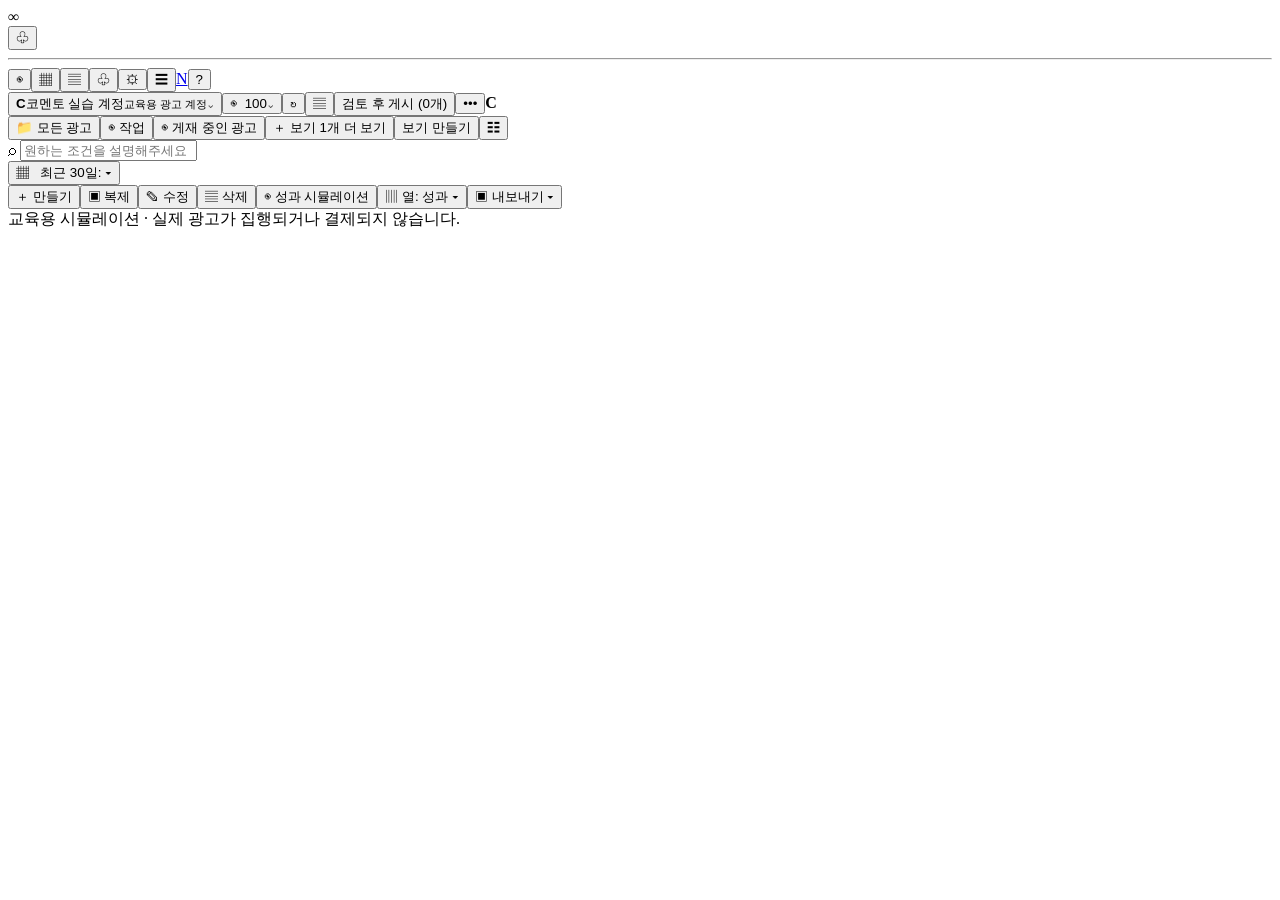
==== meta.html @ 0accd818 "Build Meta Ads Manager practice interface" ====
<!doctype html><html lang="ko"><head><meta charset="utf-8"><meta name="viewport" content="width=device-width,initial-scale=1"><title>광고 관리자 | 코멘토 실습</title><link rel="stylesheet" href="meta.css"></head><body>
<div class="app"><aside class="rail"><div class="mark">∞</div><button>♧</button><hr><button>◉</button><button class="active">▦</button><button>▤</button><button>♧</button><button>⚙</button><button>☰</button><span></span><a href="naver.html">N</a><button>?</button></aside><div class="work"><header><button class="account"><b class="avatar">C</b><span>코멘토 실습 계정<small>교육용 광고 계정</small></span>⌄</button><button>◉ &nbsp;100⌄</button><i></i><button id="refresh">↻</button><button id="reset">▤</button><button class="publish" id="publish">검토 후 게시 <span id="draftCount">(0개)</span></button><button>•••</button><b class="avatar">C</b></header><div class="views"><button class="active">📁 모든 광고</button><button>◉ 작업</button><button>◉ 게재 중인 광고</button><button>＋ 보기 1개 더 보기</button><i></i><button>보기 만들기</button><button>☷</button></div><div class="filter">⌕ <input id="search" placeholder="원하는 조건을 설명해주세요"></div><main><div class="levels"><div id="tabs"></div><button id="dates">▦ &nbsp; 최근 30일: <span id="dateText"></span> ▾</button></div><div class="toolbar"><button class="green" id="create">＋ 만들기</button><button id="duplicate">▣ 복제</button><button id="edit">✎ 수정</button><button id="remove">▤ 삭제</button><button id="simulate">◉ 성과 시뮬레이션</button><i></i><button id="columns">▥ 열: 성과 ▾</button><button id="export">▣ 내보내기 ▾</button></div><div class="grid"><table><thead id="thead"></thead><tbody id="tbody"></tbody></table></div><div class="count" id="count"></div></main><div class="notice">교육용 시뮬레이션 · 실제 광고가 집행되거나 결제되지 않습니다.</div></div></div>
<div class="shade" id="objectiveModal" hidden><div class="dialog"><div class="modalhead"><h2>새 캠페인 만들기</h2><button data-close="objectiveModal">×</button></div><div class="modalcontent"><small>구매 유형 선택</small><div class="selectlike">경매⌄</div><h3>캠페인 목표 선택</h3><div class="objectivecols"><div id="objectiveList"></div><div id="objectiveHelp"></div></div></div><div class="modalfoot"><button data-close="objectiveModal">취소</button><button class="blue" id="chooseObjective" disabled>계속</button></div></div></div>
<div class="shade" id="modeModal" hidden><div class="dialog narrow"><div class="modalhead"><h2>캠페인 설정 선택</h2><button data-close="modeModal">×</button></div><div class="modalcontent"><p>추천 설정을 사용하거나 모든 설정을 직접 제어할 수 있습니다.</p><div class="choice">◯ 추천 설정<small>Advantage+ 타겟과 노출 위치를 사용합니다.</small></div><div class="choice picked">◉ 수동 캠페인<small>실습에 필요한 설정을 직접 선택합니다.</small></div></div><div class="modalfoot"><button id="backObjective">돌아가기</button><button class="blue" id="startEditor">계속</button></div></div></div>
<div class="editor" id="editor" hidden><div class="editorhead"><button id="closeEditor">×</button><b id="editorName">새 캠페인</b><span>● 임시 저장</span><i></i><button id="review">검토</button><button class="blue" id="saveEditor">닫기</button></div><div class="editlayout"><nav><p>광고 만들기</p><button data-step="campaign">◈ <span id="treeCampaign">새 캠페인</span></button><button data-step="adset">▦ <span id="treeAdset">새 광고 세트</span></button><button data-step="ad">▣ <span id="treeAd">새 광고</span></button><small>◉ 모든 수정 사항이 저장됩니다</small></nav><article><div class="editintro"><small id="stepTag"></small><h1 id="stepTitle"></h1><p id="stepHelp"></p></div><form id="form"></form></article><aside class="summary"><h3>설정 요약</h3><div id="summary"></div><div id="preview" hidden></div><p>실제 Meta 계정에 게시되지 않습니다.</p></aside></div><div class="editfoot"><span id="error"></span><button id="prev">이전</button><button class="blue" id="next">다음</button></div></div>
<div class="shade" id="reportModal" hidden><div class="dialog narrow"><div class="modalhead"><h2>7일 성과 시뮬레이션</h2><button data-close="reportModal">×</button></div><div class="modalcontent" id="report"></div><div class="modalfoot"><button data-close="reportModal">닫기</button></div></div></div><div class="toast" id="toast" hidden></div><script src="meta.js"></script></body></html>
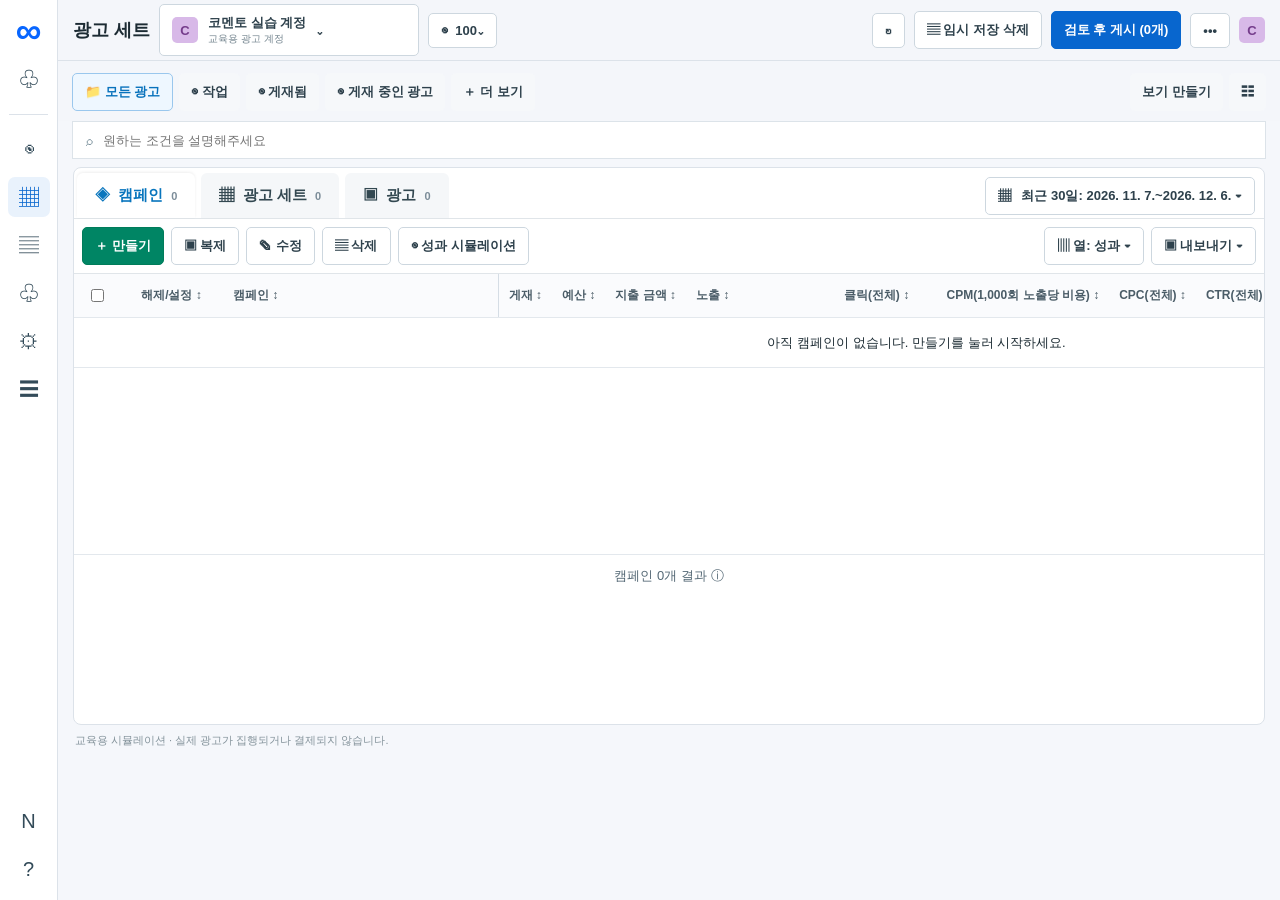
==== commit e21ba2a3: "Align Meta ad creation training UI with Ads Manager" ====
--- a/meta.html
+++ b/meta.html
@@ -1,7 +1,6 @@
 <!doctype html><html lang="ko"><head><meta charset="utf-8"><meta name="viewport" content="width=device-width,initial-scale=1"><title>광고 관리자 | 코멘토 실습</title><link rel="stylesheet" href="meta.css"></head><body>
-<div class="app"><aside class="rail"><div class="mark">∞</div><button>♧</button><hr><button>◉</button><button class="active">▦</button><button>▤</button><button>♧</button><button>⚙</button><button>☰</button><span></span><a href="naver.html">N</a><button>?</button></aside><div class="work"><header><button class="account"><b class="avatar">C</b><span>코멘토 실습 계정<small>교육용 광고 계정</small></span>⌄</button><button>◉ &nbsp;100⌄</button><i></i><button id="refresh">↻</button><button id="reset">▤</button><button class="publish" id="publish">검토 후 게시 <span id="draftCount">(0개)</span></button><button>•••</button><b class="avatar">C</b></header><div class="views"><button class="active">📁 모든 광고</button><button>◉ 작업</button><button>◉ 게재 중인 광고</button><button>＋ 보기 1개 더 보기</button><i></i><button>보기 만들기</button><button>☷</button></div><div class="filter">⌕ <input id="search" placeholder="원하는 조건을 설명해주세요"></div><main><div class="levels"><div id="tabs"></div><button id="dates">▦ &nbsp; 최근 30일: <span id="dateText"></span> ▾</button></div><div class="toolbar"><button class="green" id="create">＋ 만들기</button><button id="duplicate">▣ 복제</button><button id="edit">✎ 수정</button><button id="remove">▤ 삭제</button><button id="simulate">◉ 성과 시뮬레이션</button><i></i><button id="columns">▥ 열: 성과 ▾</button><button id="export">▣ 내보내기 ▾</button></div><div class="grid"><table><thead id="thead"></thead><tbody id="tbody"></tbody></table></div><div class="count" id="count"></div></main><div class="notice">교육용 시뮬레이션 · 실제 광고가 집행되거나 결제되지 않습니다.</div></div></div>
-<div class="shade" id="objectiveModal" hidden><div class="dialog"><div class="modalhead"><h2>새 캠페인 만들기</h2><button data-close="objectiveModal">×</button></div><div class="modalcontent"><small>구매 유형 선택</small><div class="selectlike">경매⌄</div><h3>캠페인 목표 선택</h3><div class="objectivecols"><div id="objectiveList"></div><div id="objectiveHelp"></div></div></div><div class="modalfoot"><button data-close="objectiveModal">취소</button><button class="blue" id="chooseObjective" disabled>계속</button></div></div></div>
-<div class="shade" id="modeModal" hidden><div class="dialog narrow"><div class="modalhead"><h2>캠페인 설정 선택</h2><button data-close="modeModal">×</button></div><div class="modalcontent"><p>추천 설정을 사용하거나 모든 설정을 직접 제어할 수 있습니다.</p><div class="choice">◯ 추천 설정<small>Advantage+ 타겟과 노출 위치를 사용합니다.</small></div><div class="choice picked">◉ 수동 캠페인<small>실습에 필요한 설정을 직접 선택합니다.</small></div></div><div class="modalfoot"><button id="backObjective">돌아가기</button><button class="blue" id="startEditor">계속</button></div></div></div>
-<div class="editor" id="editor" hidden><div class="editorhead"><button id="closeEditor">×</button><b id="editorName">새 캠페인</b><span>● 임시 저장</span><i></i><button id="review">검토</button><button class="blue" id="saveEditor">닫기</button></div><div class="editlayout"><nav><p>광고 만들기</p><button data-step="campaign">◈ <span id="treeCampaign">새 캠페인</span></button><button data-step="adset">▦ <span id="treeAdset">새 광고 세트</span></button><button data-step="ad">▣ <span id="treeAd">새 광고</span></button><small>◉ 모든 수정 사항이 저장됩니다</small></nav><article><div class="editintro"><small id="stepTag"></small><h1 id="stepTitle"></h1><p id="stepHelp"></p></div><form id="form"></form></article><aside class="summary"><h3>설정 요약</h3><div id="summary"></div><div id="preview" hidden></div><p>실제 Meta 계정에 게시되지 않습니다.</p></aside></div><div class="editfoot"><span id="error"></span><button id="prev">이전</button><button class="blue" id="next">다음</button></div></div>
+<div class="app"><aside class="rail"><div class="mark">∞</div><button>♧</button><hr><button>◉</button><button class="active">▦</button><button>▤</button><button>♧</button><button>⚙</button><button>☰</button><span></span><a href="naver.html">N</a><button>?</button></aside><div class="work"><header><b class="screen-title">광고 세트</b><button class="account"><b class="avatar">C</b><span>코멘토 실습 계정<small>교육용 광고 계정</small></span>⌄</button><button>◉ &nbsp;100⌄</button><i></i><button id="refresh">↻</button><button id="reset">▤ 임시 저장 삭제</button><button class="publish" id="publish">검토 후 게시 <span id="draftCount">(0개)</span></button><button>•••</button><b class="avatar">C</b></header><div class="views"><button class="active">📁 모든 광고</button><button>◉ 작업</button><button>◉ 게재됨</button><button>◉ 게재 중인 광고</button><button>＋ 더 보기</button><i></i><button>보기 만들기</button><button>☷</button></div><div class="filter">⌕ <input id="search" placeholder="원하는 조건을 설명해주세요"></div><main><div class="levels"><div id="tabs"></div><button id="dates">▦ &nbsp; 최근 30일: <span id="dateText"></span> ▾</button></div><div class="toolbar"><button class="green" id="create">＋ 만들기</button><button id="duplicate">▣ 복제</button><button id="edit">✎ 수정</button><button id="remove">▤ 삭제</button><button id="simulate">◉ 성과 시뮬레이션</button><i></i><button id="columns">▥ 열: 성과 ▾</button><button id="export">▣ 내보내기 ▾</button></div><div class="grid"><table><thead id="thead"></thead><tbody id="tbody"></tbody></table></div><div class="count" id="count"></div></main><div class="notice">교육용 시뮬레이션 · 실제 광고가 집행되거나 결제되지 않습니다.</div></div></div>
+<div class="shade" id="objectiveModal" hidden><div class="dialog objective-dialog"><div class="objective-tabs"><button class="active" id="newCampaignTab">새 캠페인 만들기</button><button id="newItemTab">새 광고 세트 또는 광고</button></div><div class="modalcontent"><div id="campaignChooser"><label class="section-label" for="buyingType">구매 유형 선택</label><select id="buyingType"><option>경매</option></select><h3>캠페인 목표 선택</h3><div class="objectivecols"><div id="objectiveList"></div><div id="objectiveHelp"></div></div></div><div id="itemChooser" hidden><h3>새 광고 세트 또는 광고</h3><label class="section-label" for="newItemType">만들기</label><select id="newItemType"><option value="adset">광고 세트</option><option value="ad">광고</option></select><label class="section-label" for="parentCampaign">기존 캠페인 선택</label><select id="parentCampaign"></select></div></div><div class="modalfoot"><a href="https://www.facebook.com/business/help/" target="_blank" rel="noopener">캠페인 목표 정보</a><i></i><button data-close="objectiveModal">취소</button><button class="blue" id="chooseObjective" disabled>계속</button></div></div></div>
+<div class="shade" id="modeModal" hidden><div class="dialog narrow"><div class="modalhead"><h2>캠페인 설정 선택</h2><button data-close="modeModal">×</button></div><div class="modalcontent"><p>캠페인 설정 방법을 선택하세요.</p><div class="choice">◯ 추천 설정<small>Advantage+ 타겟과 노출 위치를 사용합니다.</small></div><div class="choice picked">◉ 수동 캠페인<small>예산과 타겟, 노출 위치를 직접 설정합니다.</small></div></div><div class="modalfoot"><button id="backObjective">돌아가기</button><button class="blue" id="startEditor">계속</button></div></div></div>
+<div class="editor" id="editor" hidden><div class="editor-shell"><div class="editorrail"><button id="closeEditor" aria-label="닫기">×</button><span>▥</span><span>✎</span></div><nav class="editor-tree"><button data-step="campaign">▣ <span id="treeCampaign">새 캠페인</span></button><button data-step="adset">▦ <span id="treeAdset">새 광고 세트</span></button><button data-step="ad">▤ <span id="treeAd">새 광고</span></button></nav><div class="editor-main"><div class="editorhead"><b id="editorName">새 캠페인</b><span>〉</span><b id="stepTag">캠페인</b><i></i><span>◯ 임시 저장됨</span></div><div class="editbody"><article><form id="form"></form></article><aside class="summary"><h3>캠페인 점수 ⓘ</h3><p>광고 설정을 완료하면 검토할 수 있습니다.</p><div id="summary"></div><div id="preview" hidden></div><p>교육용 실습 화면 · 실제 Meta 계정에 게시되지 않습니다.</p></aside></div><div class="editfoot"><button id="saveEditor">닫기</button><span id="error"></span><button id="prev">돌아가기</button><button class="blue" id="next">다음</button></div></div></div><h1 id="stepTitle" hidden></h1><p id="stepHelp" hidden></p></div>
 <div class="shade" id="reportModal" hidden><div class="dialog narrow"><div class="modalhead"><h2>7일 성과 시뮬레이션</h2><button data-close="reportModal">×</button></div><div class="modalcontent" id="report"></div><div class="modalfoot"><button data-close="reportModal">닫기</button></div></div></div><div class="toast" id="toast" hidden></div><script src="meta.js"></script></body></html>
-
--- a/meta.css
+++ b/meta.css
@@ -0,0 +1,17 @@
+:root{font-family:Arial,'Malgun Gothic',sans-serif;color:#1c2b33;background:#f3f6fb}*{box-sizing:border-box}[hidden]{display:none!important}body{margin:0;font-size:13px}button,input,select,textarea{font:inherit}button{cursor:pointer}button:disabled{opacity:.48;cursor:not-allowed}.app{display:flex;min-height:100vh}.rail{width:58px;flex:none;background:#fff;border-right:1px solid #dce2e9;display:flex;flex-direction:column;align-items:center;gap:8px;padding:11px 5px}.rail button,.rail a{border:0;background:transparent;border-radius:7px;width:42px;height:40px;font-size:20px;color:#334b59;display:grid;place-items:center;text-decoration:none}.rail button:hover,.rail a:hover,.rail button.active{background:#e9f2fc;color:#0866ce}.rail .mark{font-size:36px;color:#0866ff;font-weight:bold;line-height:40px}.rail hr{border:0;border-top:1px solid #dce2e9;width:39px}.rail span{flex:1}.work{flex:1;min-width:0}.work header{height:62px;background:#fff;border-bottom:1px solid #dce2e9;display:flex;gap:9px;align-items:center;padding:0 15px}.work header button,.views button,.toolbar button,#dates{background:#fff;border:1px solid #cdd7df;color:#2e414c;border-radius:5px;padding:9px 12px;font-weight:bold;white-space:nowrap}.work header i,.views i,.toolbar i{flex:1}.account{display:flex;gap:10px;align-items:center;min-width:260px}.account span{text-align:left}.account small{display:block;font-size:10px;color:#73848e;font-weight:normal}.avatar{width:26px;height:26px;border-radius:5px;background:#d8b9e8;color:#753c8b;display:grid;place-items:center}.work header .publish,.blue{background:#0866ce!important;color:white!important;border-color:#0866ce!important}.views{display:flex;background:#fff;gap:6px;padding:9px 14px}.views button{border:0;background:#f6f8fa}.views .active{border:1px solid #9ac7ed;color:#0872bc;background:#eef7ff}.filter{height:37px;margin:8px 15px;background:#fff;border:1px solid #dce3e9;display:flex;align-items:center;gap:8px;padding:0 13px;color:#637d8a}.filter input{border:0;outline:0;flex:1}main{background:#fff;margin:0 15px;border:1px solid #dce2e9;border-radius:8px;overflow:hidden;min-height:62vh}.levels{display:flex;justify-content:space-between;align-items:center;border-bottom:1px solid #e0e5e9}.levels>div{display:flex}.levels button{border:0;background:#f5f7f9;padding:13px 17px;margin:8px 4px 8px 8px;border-radius:5px;font-size:15px;font-weight:bold;color:#334851}.levels button.active{color:#086fbd;background:#eaf4ff}.levels small{font-size:11px;color:#7c8d99;margin-left:8px}#dates{font-size:13px;background:#fff;margin-right:9px}.toolbar{display:flex;align-items:center;gap:7px;padding:10px;border-bottom:1px solid #e0e5e9;overflow:auto}.toolbar .green{background:#007c5a;color:#fff;border-color:#007c5a}.toolbar button:hover,.work header button:hover{filter:brightness(.96)}.grid{overflow:auto;min-height:280px}table{border-collapse:collapse;width:100%;min-width:1300px}th,td{border-bottom:1px solid #e3e8ed;padding:12px 10px;white-space:nowrap;text-align:left}th{background:#fafbfd;font-size:12px;color:#4a5c67}th:nth-child(n+5),td:nth-child(n+5){text-align:right}tbody tr{height:50px}tbody tr:hover{background:#f4f9fe}tbody tr.selected{background:#e8f5f0}td a{color:#1872b5;font-weight:bold;text-decoration:none;cursor:pointer}.switch{width:33px;height:19px;border-radius:20px;background:#c9d3dd;border:0;position:relative;padding:0}.switch:before{content:'';position:absolute;top:3px;left:3px;width:13px;height:13px;border-radius:50%;background:white}.switch.on{background:#1681d6}.switch.on:before{left:17px}.muted{color:#81909b}.count{text-align:center;color:#536774;padding:12px;border-top:1px solid #e3e8ed}.notice{padding:8px 17px;color:#84939b;font-size:11px}.shade{position:fixed;inset:0;z-index:20;background:#15212c99;display:grid;place-items:center;padding:15px}.dialog{background:white;width:min(850px,96vw);max-height:93vh;overflow:auto;border-radius:8px;box-shadow:0 20px 55px #0004}.dialog.narrow{width:min(620px,96vw)}.modalhead,.modalfoot{padding:16px 22px;display:flex;align-items:center;gap:9px;border-bottom:1px solid #e0e6eb}.modalhead h2{font-size:18px;margin:0;flex:1}.modalhead button{font-size:25px;border:0;background:none}.modalfoot{border-top:1px solid #e0e6eb;border-bottom:0;justify-content:flex-end}.modalfoot button,.editfoot button,.editorhead button{border:1px solid #cbd5df;background:white;border-radius:5px;padding:9px 15px}.modalcontent{padding:22px}.modalcontent small{font-weight:bold;color:#637885}.selectlike{width:240px;border:1px solid #cbd5df;border-radius:5px;padding:12px;margin:8px 0 25px;display:flex;justify-content:space-between}.modalcontent h3{font-size:17px}.objectivecols{display:grid;grid-template-columns:45% 55%;border:1px solid #dce3e9;border-radius:5px;overflow:hidden}.objective{padding:14px;border-bottom:1px solid #edf0f3;cursor:pointer;font-size:15px}.objective:hover,.objective.selected{background:#eaf4ff}.objective input{margin-right:12px}#objectiveHelp{border-left:1px solid #dce3e9;background:#f8fafd;padding:22px;line-height:1.65;color:#526875}#objectiveHelp h3{color:#21333e}.choice{border:1px solid #d8e0e7;margin:12px 0;padding:17px;border-radius:6px;font-weight:bold}.choice.picked{border-color:#1579d2;background:#f0f7ff}.choice small{display:block;font-weight:normal;margin:8px 0 0 23px}.editor{position:fixed;inset:0;z-index:30;background:#f4f7fa;display:flex;flex-direction:column}.editorhead{height:58px;background:white;border-bottom:1px solid #dce3e9;display:flex;align-items:center;gap:12px;padding:0 16px}.editorhead button:first-child{border:0;font-size:20px}.editorhead span{color:#70838e}.editorhead i{flex:1}.editlayout{display:grid;grid-template-columns:230px minmax(380px,1fr) 270px;min-height:0;flex:1}.editlayout nav{background:#fff;border-right:1px solid #dce3e9;padding:18px 10px;display:flex;flex-direction:column;gap:3px}.editlayout nav p{color:#758895;font-weight:bold}.editlayout nav button{background:#fff;border:0;text-align:left;padding:13px;border-radius:5px;color:#405460}.editlayout nav button.active{background:#eaf4ff;color:#0874c6;font-weight:bold}.editlayout nav small{margin-top:auto;color:#71848f;padding:12px}.editlayout article{overflow:auto;padding:24px max(24px,5vw);max-width:980px;width:100%;justify-self:center}.editintro small{color:#7b8d98}.editintro h1{font-size:23px;margin:6px 0}.editintro p{color:#627681;margin:0 0 19px}.panel{background:#fff;border:1px solid #d9e1e8;border-radius:7px;margin-bottom:17px;overflow:hidden}.panel h2{font-size:17px;margin:0;padding:16px 20px;border-bottom:1px solid #e2e7eb}.fields{display:grid;grid-template-columns:1fr 1fr;gap:17px;padding:18px 20px}.field{display:flex;flex-direction:column;gap:6px;min-width:0}.field.wide{grid-column:1/-1}.field label{font-weight:bold}.field small{color:#718590;line-height:1.45}.field input,.field select,.field textarea{border:1px solid #cbd5df;border-radius:5px;padding:10px;width:100%}.field textarea{min-height:95px;resize:vertical}.field input[type=checkbox]{width:auto;margin-right:7px}.field label.check{font-weight:normal}.summary{background:#fff;border-left:1px solid #dce3e9;padding:20px;overflow:auto}.summary h3{margin-top:2px}.summary dt{color:#81919b;font-size:11px;margin-top:13px}.summary dd{margin:3px 0 10px;font-weight:bold;overflow-wrap:anywhere}.summary p{color:#778994;font-size:11px;line-height:1.5}.summary #preview{border:1px solid #dce3e9;padding:12px;margin-top:18px}.summary #preview img,.summary #preview video{width:100%;max-height:140px;object-fit:cover}.editfoot{height:61px;background:white;border-top:1px solid #dce3e9;display:flex;align-items:center;justify-content:flex-end;gap:8px;padding:0 17px}.editfoot span{margin-right:auto;color:#b33}.toast{position:fixed;bottom:20px;right:20px;z-index:40;background:#263e4b;color:#fff;padding:12px 18px;border-radius:5px}.metrics{display:grid;grid-template-columns:repeat(4,1fr);gap:9px}.metric{border:1px solid #dce3e9;padding:13px}.metric small{display:block;color:#748693}.metric b{font-size:18px;display:block;margin-top:7px}.report-note{background:#fff8e7;padding:12px;line-height:1.6;margin-top:16px}@media(max-width:1000px){.editlayout{grid-template-columns:180px minmax(350px,1fr)}.summary{display:none}}@media(max-width:650px){.rail{width:42px}.rail button,.rail a{width:34px}.account{min-width:0}.account small,.views button:nth-child(n+3),header button:nth-child(2){display:none}.editlayout{display:block;overflow:auto}.editlayout nav{flex-direction:row}.editlayout nav p,.editlayout nav small{display:none}.editlayout article{padding:15px}.fields{grid-template-columns:1fr}.field.wide{grid-column:auto}.objectivecols{grid-template-columns:1fr}#objectiveHelp{display:none}}
+
+/* Meta 목록의 고정된 선택·설정·이름 열 */
+.grid table{min-width:1540px}.grid th:nth-child(1),.grid td:nth-child(1){position:sticky;left:0;width:46px;min-width:46px;background:#fff;z-index:2;text-align:center}.grid th:nth-child(2),.grid td:nth-child(2){position:sticky;left:46px;width:103px;min-width:103px;background:#fff;z-index:2;text-align:center}.grid th:nth-child(3),.grid td:nth-child(3){position:sticky;left:149px;width:275px;min-width:275px;background:#fff;z-index:2;border-right:1px solid #d5dde5}.grid th:nth-child(-n+3){background:#fafbfd;z-index:4}.grid tr.selected td:nth-child(-n+3){background:#e8f5f0}.grid tr:hover td:nth-child(-n+3){background:#f4f9fe}.grid th:nth-child(8),.grid th:nth-child(12){min-width:180px}
+
+.grid th:nth-child(9),.grid th:nth-child(14){min-width:190px}.grid th:nth-child(12),.grid th:nth-child(13){min-width:130px}
+
+
+:root{background:#f5f7fb;color:#1c2b33}.rail{width:58px}.screen-title{font-size:18px;white-space:nowrap}.work header{height:61px;background:#f4f6fa}.views{padding-top:12px;padding-bottom:10px;background:#f4f6fa}.filter{margin:0 14px 8px;height:38px}.levels button{margin:5px 3px 0;padding:13px 18px;border-radius:6px 6px 0 0}.levels button.active{background:white;color:#0875bd;box-shadow:0 -1px 3px #0001}.toolbar{padding:8px}.toolbar .green{background:#008564}.dialog.objective-dialog{width:min(600px,96vw);max-height:min(760px,95vh);display:flex;flex-direction:column}.objective-tabs{display:flex;border-bottom:1px solid #dbe1e5;padding:0 18px}.objective-tabs button{border:0;border-bottom:3px solid transparent;background:#fff;padding:19px 12px 15px;font-size:15px;font-weight:bold;color:#5a6770}.objective-tabs button.active{border-bottom-color:#0866ce;color:#1c2b33}.objective-dialog .modalcontent{overflow:auto;min-height:0;padding:21px 23px}.objective-dialog .section-label{display:block;font-weight:bold;font-size:15px;margin-bottom:9px}.objective-dialog select{display:block;width:100%;height:39px;border:1px solid #aeb9c2;border-radius:6px;background:#fff;padding:0 10px}.objective-dialog h3{font-size:17px;margin:25px 0 14px}.objectivecols{grid-template-columns:49% 51%;min-height:356px}.objective{height:59px;display:flex;align-items:center;gap:12px;padding:7px 12px;font-size:14px;font-weight:bold}.objective input{margin:0 0 0 auto;accent-color:#0866ce}.objective-icon{display:grid;place-items:center;width:32px;height:32px;border-radius:7px;background:#eef2f6;color:#526a7b;font-size:21px}.objective.selected .objective-icon{background:#dcecff;color:#0866ce}#objectiveHelp{padding:20px 17px;background:#fff;color:#52616c;font-size:13px;line-height:1.55}#objectiveHelp h3{margin:10px 0 8px}#objectiveHelp ul{padding-left:20px}#objectiveHelp li{margin:7px 0}.objective-illustration{height:100px;display:grid;place-items:center;font-size:48px;color:#4b87c7;background:radial-gradient(circle,#e9f6ff 10%,#fff 67%)}.modalfoot a{color:#0866ce;text-decoration:none}.modalfoot i{flex:1}.editor{background:#eaf0f7}.editor-shell{display:grid;grid-template-columns:42px 360px minmax(0,1fr);height:100vh}.editorrail{background:#1e3441;display:flex;flex-direction:column;align-items:center;gap:22px;padding-top:14px;color:#fff;font-size:20px}.editorrail button{background:none;color:white;border:0;font-size:26px}.editor-tree{background:#fff;border-right:1px solid #dce3e9;padding-top:0}.editor-tree button{display:block;width:100%;min-height:45px;text-align:left;border:0;background:#e8f6f0;padding:0 20px;color:#263b44;font-size:14px}.editor-tree button.active{background:#dcecf9;color:#0866ce;font-weight:bold}.editor-tree button:nth-child(2){padding-left:34px}.editor-tree button:nth-child(3){padding-left:48px}.editor-main{display:flex;flex-direction:column;min-width:0}.editorhead{height:47px;flex:none}.editorhead b{font-weight:normal;color:#53636d}.editorhead #stepTag{background:#dcecfb;color:#0866ce;padding:6px;border-radius:3px}.editbody{display:grid;grid-template-columns:minmax(420px,600px) minmax(250px,350px);justify-content:center;gap:16px;flex:1;min-height:0;overflow:auto;padding:12px 20px 25px}.editbody article{min-width:0}.panel{border:0;box-shadow:0 1px 4px #0001;margin-bottom:12px}.panel h2{font-size:15px;padding:17px 16px 5px;border:0}.fields{grid-template-columns:1fr;gap:14px;padding:12px 16px 18px}.field{gap:7px}.field label{font-size:13px}.field input,.field select,.field textarea{height:36px}.field textarea{height:auto}.field.wide{grid-column:auto}.summary{align-self:start;border:0;border-radius:5px;box-shadow:0 1px 4px #0001;padding:18px;background:white}.summary h3{font-size:16px}.editfoot{height:60px;flex:none;padding:0 24px}.editfoot #saveEditor{margin-right:auto}.editfoot span{margin-right:0}.editfoot .blue{min-width:68px}@media(max-width:1200px){.editor-shell{grid-template-columns:40px 240px minmax(0,1fr)}.editbody{grid-template-columns:minmax(330px,600px)}.summary{display:none}}@media(max-width:700px){.screen-title{display:none}.editor-shell{grid-template-columns:36px minmax(0,1fr)}.editor-tree{display:none}.editbody{display:block;padding:10px}.objectivecols{grid-template-columns:1fr}#objectiveHelp{display:none}}
+
+/* Meta 목록의 고정된 선택·설정·이름 열 */
+.grid table{min-width:1540px}.grid th:nth-child(1),.grid td:nth-child(1){position:sticky;left:0;width:46px;min-width:46px;background:#fff;z-index:2;text-align:center}.grid th:nth-child(2),.grid td:nth-child(2){position:sticky;left:46px;width:103px;min-width:103px;background:#fff;z-index:2;text-align:center}.grid th:nth-child(3),.grid td:nth-child(3){position:sticky;left:149px;width:275px;min-width:275px;background:#fff;z-index:2;border-right:1px solid #d5dde5}.grid th:nth-child(-n+3){background:#fafbfd;z-index:4}.grid tr.selected td:nth-child(-n+3){background:#e8f5f0}.grid tr:hover td:nth-child(-n+3){background:#f4f9fe}.grid th:nth-child(8),.grid th:nth-child(12){min-width:180px}
+
+.grid th:nth-child(9),.grid th:nth-child(14){min-width:190px}.grid th:nth-child(12),.grid th:nth-child(13){min-width:130px}
+
+#itemChooser{min-height:420px}#itemChooser .section-label{margin-top:22px}.budget-choices{display:grid;grid-template-columns:repeat(3,1fr);gap:8px;background:#edf5fa;padding:8px;border-radius:5px}.budget-choices label{border:1px solid #cad9e4;background:#fff;padding:12px 8px;min-height:135px;cursor:pointer}.budget-choices label:has(input:checked){border-color:#1475c6;box-shadow:inset 0 0 0 1px #1475c6}.budget-choices input{width:auto;height:auto;float:right;accent-color:#0866ce}.budget-choices b{display:block;font-size:12px;line-height:1.4}.budget-choices small{display:block;font-weight:normal;margin-top:9px;color:#667984;line-height:1.4}@media(max-width:700px){.budget-choices{grid-template-columns:1fr}.budget-choices label{min-height:0}}
+.editor-main{min-height:0;height:100%;overflow:hidden}.editbody{min-height:0}.editor-shell{min-height:0;overflow:hidden}
